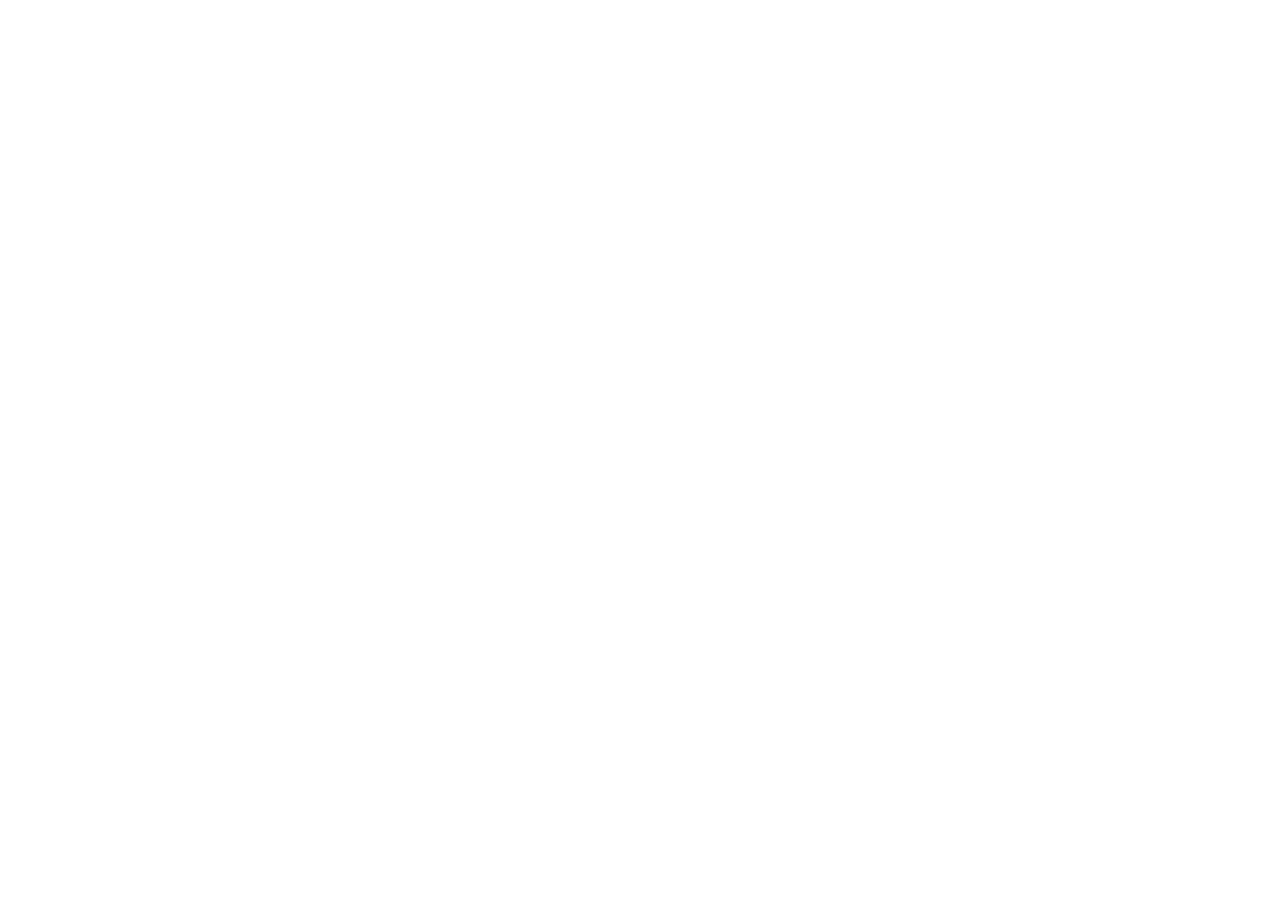
==== index.html @ 40cf7cbe "initial commit" ====
<!doctype html>
<html>
<head>
	<meta charset="utf-8">
	<title>Template</title>
	<meta name="viewport" content="initial-scale=1"/>
	<!-- <meta name="viewport" content="width=1200"> -->
	<link rel="stylesheet" media="screen" href="css/screen.css" >
	<!--[if IE]><script src="js/html5shiv.js"></script><![endif]-->
</head>
<body>
<!-- BEGIN  out-->
<div class="out">

</div>
<!-- END out-->
<!-- load scripts -->
<script src="js/lib/head.js" data-headjs-load="js/init.js"></script>
</body>
</html>
---- css/screen.css ----
html, body, div, span, applet, object, iframe, h1, h2, h3, h4, h5, h6, p, blockquote, pre, a, abbr, acronym, address, big, cite, code, del, dfn, em, img, ins, kbd, q, s, samp, small, strike, strong, sub, sup, tt, var, b, u, i, center, dl, dt, dd, ol, ul, li, fieldset, form, label, legend, table, caption, tbody, tfoot, thead, tr, th, td, article, aside, canvas, details, embed, figure, figcaption, footer, header, hgroup, menu, nav, output, ruby, section, summary, time, mark, audio, video { margin: 0; padding: 0; border: 0; vertical-align: baseline; }

body, html { height: 100%; }

img, fieldset, a img { border: none; }

input[type="submit"], button { cursor: pointer; }
input[type="submit"]::-moz-focus-inner, button::-moz-focus-inner { padding: 0; border: 0; }

textarea { overflow: auto; }

input, button { margin: 0; padding: 0; border: 0; }

div, input, textarea, select, button, h1, h2, h3, h4, h5, h6, a, span, a:focus { outline: none; }

ul, ol { list-style-type: none; }

@media only screen and (min-device-width: 320px) and (max-device-width: 480px) { * { -webkit-text-size-adjust: none; } }
table { border-spacing: 0; border-collapse: collapse; width: 100%; }

body { font-family: Arial, sans-serif; font-size: 12px; line-height: 1.4; }

.l { *zoom: 1; }
.l:after { content: " "; display: table; clear: both; }
.l .l-col1 { float: left; width: 20%; }
.l .l-col2 { float: right; width: 70%; }
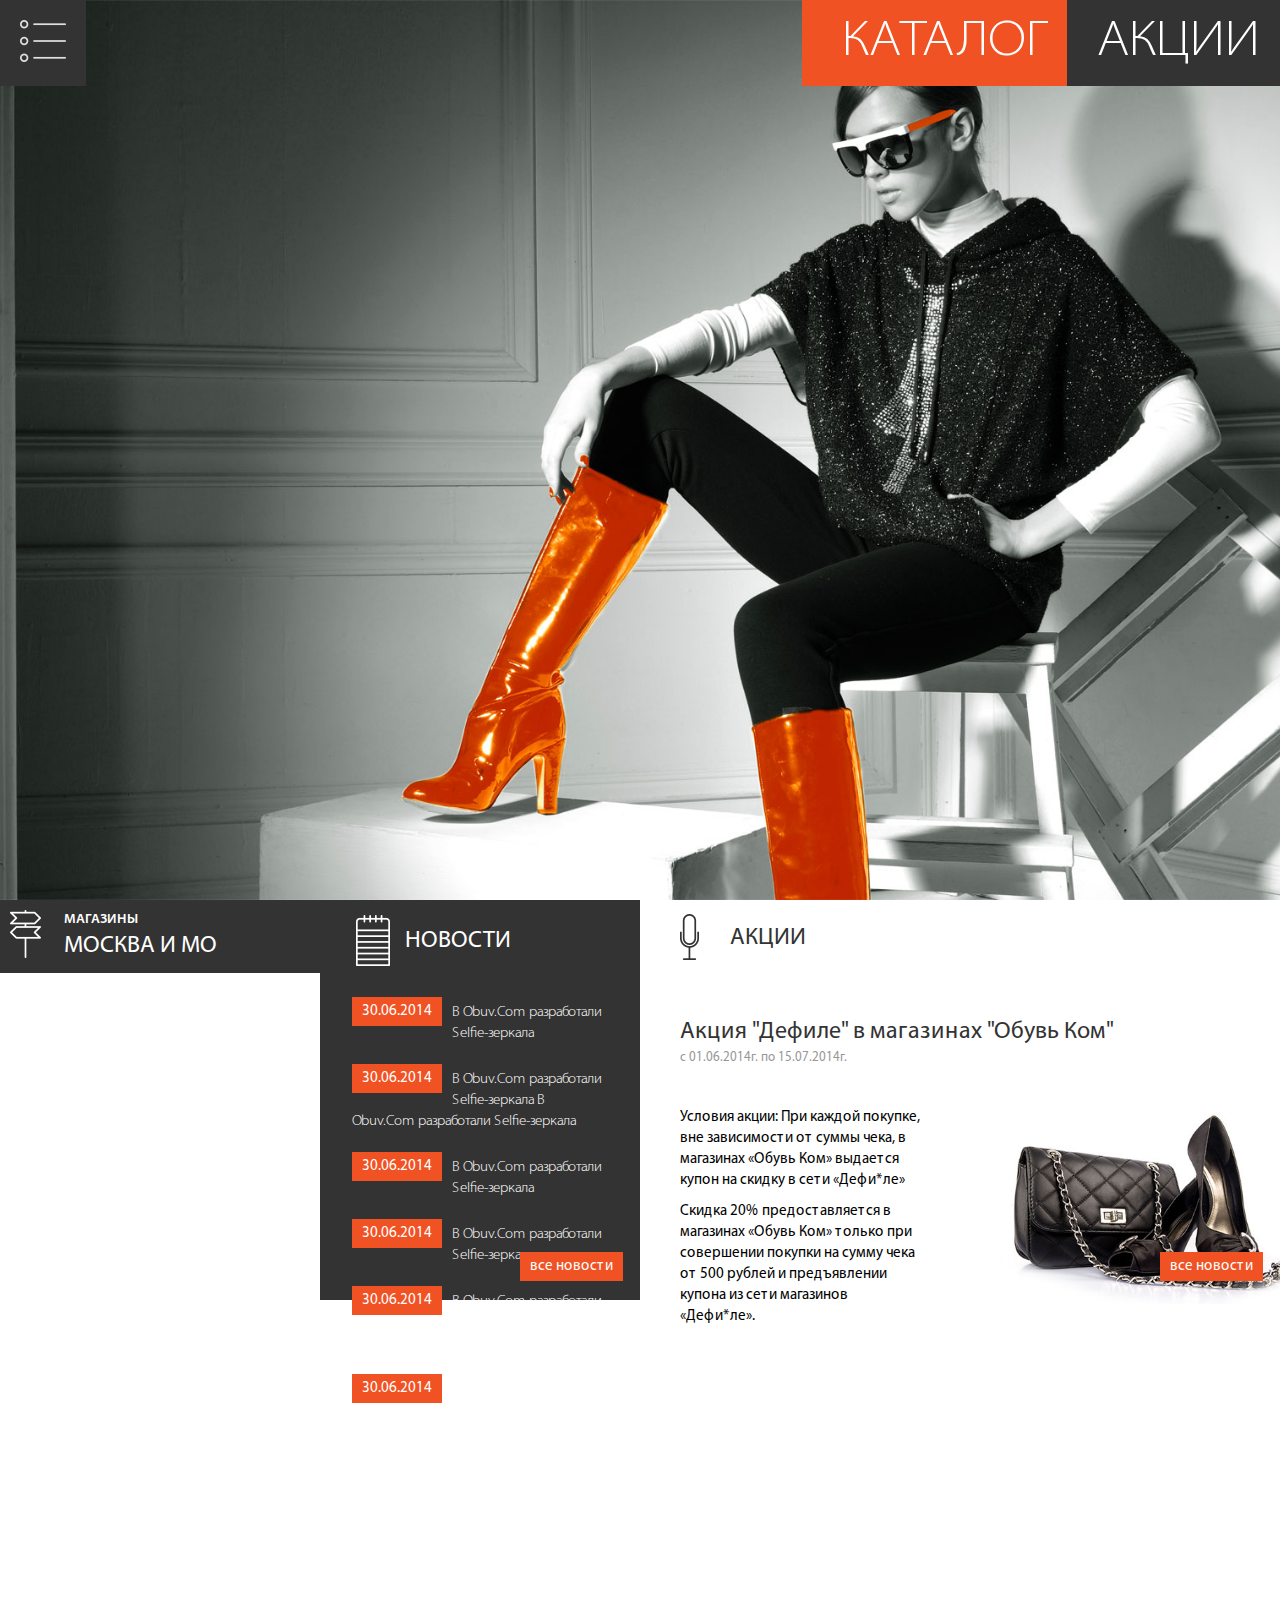
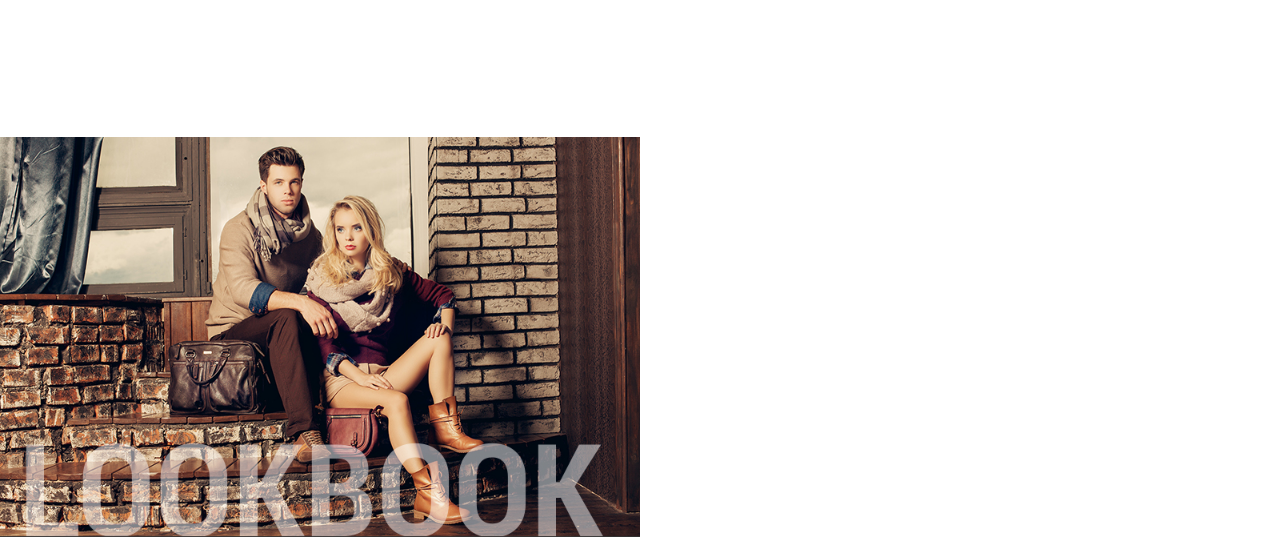
==== commit 02cb16b4: "begin" ====
--- a/index.html
+++ b/index.html
@@ -6,15 +6,139 @@
 	<meta name="viewport" content="initial-scale=1"/>
 	<!-- <meta name="viewport" content="width=1200"> -->
 	<link rel="stylesheet" media="screen" href="css/screen.css" >
+	<link rel="stylesheet" media="screen" href="css/font-awesome.min.css" >
 	<!--[if IE]><script src="js/html5shiv.js"></script><![endif]-->
 </head>
 <body>
 <!-- BEGIN  out-->
 <div class="out">
-
+	<!-- BEGIN banner -->
+	<section class="banner" style="background-image: url(img/banner.jpg);">
+		<h1 class="logo">
+			<a href="#"></a>
+			<p></p>
+		</h1>
+	</section>
+	<!-- END banner -->
+	<!-- BEGIN nav -->
+	<nav class="nav">
+		<div class="nav__topper">
+			<div class="nav__left">
+				<a href="#" class="menu-link js-menu-link"></a>
+			</div>
+			<div class="nav__right">
+				<a href="#" class="catalog-link js-catalog-link">Каталог</a>
+				<a href="#" class="actions-link">Акции</a>
+			</div>
+		</div>
+		<div class="nav__content">
+			<div class="menu-wrap">
+				<ul class="menu">
+					<li><a href="#">Главная</a></li>
+					<li><a href="#">О компании</a></li>
+					<li><a href="#">Бизнес партнерам</a></li>
+					<li><a href="#">Контакты</a></li>
+					<li>
+						<ul class="socials">
+							<li><a href="#"><i class="fa fa-facebook"></i></a></li>
+							<li><a href="#"><i class="fa fa-vk"></i></a></li>
+							<li><a href="#"><i class="fa fa-twitter"></i></a></li>
+							<li><a href="#"><i class="fa fa-google-plus"></i></a></li>
+						</ul>
+					</li>
+				</ul>
+				<a href="#" class="close js-menu-close"></a>
+			</div>
+			<div class="list-wrap">
+				<ul class="list"> 
+					<li><a href="#">Обувь</a></li>
+					<li><a href="#">Сумки</a></li>
+					<li><a href="#">Аксессуары</a></li>
+					<li><a href="#">Новинки</a></li>
+					<li><a href="#">Распродажа</a></li>
+					<li><a href="#">Бренды</a></li>
+				</ul>
+				<a href="#" class="close js-list-close"></a>
+			</div>
+		</div>
+	</nav>
+	<!-- END nav -->
+	<!-- BEGIN main -->
+	<section class="main">
+		<div class="col25">
+			<div class="m-shops">
+				<div class="m-shops__topper">
+					<div class="m-shops__title"><p>Магазины</p>Москва и МО</div>
+				</div>
+				<div class="m-shops__content">
+					<div id="YMapsID" class="m-shops__map"></div>
+				</div>
+			</div>
+		</div>
+		<div class="col25">
+			<div class="m-news">
+				<div class="m-news__title">Новости</div>
+				<ul class="m-news__list">
+					<li>
+						<div class="m-news__date">30.06.2014</div>
+						<a href="#" class="m-news__link">В Obuv.Com разработали Selfie-зеркала</a>
+					</li>
+					<li>
+						<div class="m-news__date">30.06.2014</div>
+						<a href="#" class="m-news__link">В Obuv.Com разработали Selfie-зеркала В Obuv.Com разработали Selfie-зеркала</a>
+					</li>
+					<li>
+						<div class="m-news__date">30.06.2014</div>
+						<a href="#" class="m-news__link">В Obuv.Com разработали Selfie-зеркала</a>
+					</li>
+					<li>
+						<div class="m-news__date">30.06.2014</div>
+						<a href="#" class="m-news__link">В Obuv.Com разработали Selfie-зеркала</a>
+					</li>
+					<li>
+						<div class="m-news__date">30.06.2014</div>
+						<a href="#" class="m-news__link">В Obuv.Com разработали Selfie-зеркала В Obuv.Com разработали Selfie-зеркала</a>
+					</li>
+					<li>
+						<div class="m-news__date">30.06.2014</div>
+						<a href="#" class="m-news__link">В Obuv.Com разработали Selfie-зеркала</a>
+					</li>
+				</ul>
+				<a href="#" class="more">все новости</a>	
+			</div>
+		</div>
+		<div class="col50">
+			<div class="m-actions">
+				<div class="m-actions__title">Акции</div>
+				<div class="m-actions__content">
+					<h2>Акция "Дефиле" в магазинах "Обувь Ком"</h2>
+					<div class="date">с 01.06.2014г. по 15.07.2014г.</div>
+					<article>
+						<img src="img/pict1.jpg" alt="">
+						<p>Условия акции: При каждой покупке, вне зависимости от суммы чека, в магазинах «Обувь Ком» выдается купон на скидку в сети «Дефи*ле» </p>
+						<p>Скидка 20% предоставляется в магазинах «Обувь Ком» только при совершении покупки на сумму чека от 500 рублей и предъявлении купона из сети магазинов «Дефи*ле». </p>
+					</article>
+				</div>
+				<a href="#" class="more">все новости</a>
+			</div>
+		</div>
+		<div class="col50">
+			<div class="m-video"></div>
+		</div>
+		<div class="col50">
+			<div class="lookbook">
+				<a href="#">
+					<img src="img/lookbook.jpg" alt="">
+				</a>
+			</div>
+		</div>
+	</section>
+	<!-- END main -->
 </div>
 <!-- END out-->
 <!-- load scripts -->
+
 <script src="js/lib/head.js" data-headjs-load="js/init.js"></script>
+<script src="http://api-maps.yandex.ru/2.1-dev/?lang=ru-RU&load=package.full" type="text/javascript"></script>
 </body>
 </html>--- a/css/screen.css
+++ b/css/screen.css
@@ -18,9 +18,104 @@
 @media only screen and (min-device-width: 320px) and (max-device-width: 480px) { * { -webkit-text-size-adjust: none; } }
 table { border-spacing: 0; border-collapse: collapse; width: 100%; }
 
-body { font-family: Arial, sans-serif; font-size: 12px; line-height: 1.4; }
+@font-face { font-family: MyriadProRegular; src: url("fonts/myriadpro-regular.eot"); src: url("fonts/myriadpro-regular.eot?#iefix") format("embedded-opentype"), url("fonts/myriadpro-regular.woff") format("woff"), url("fonts/myriadpro-regular.ttf") format("truetype"); font-weight: normal; font-style: normal; }
+@font-face { font-family: MyriadProBold; src: url("fonts/myriadpro-bold.eot"); src: url("fonts/myriadpro-bold.eot?#iefix") format("embedded-opentype"), url("fonts/myriadpro-bold.woff") format("woff"), url("fonts/myriadpro-bold.ttf") format("truetype"); font-weight: normal; font-style: normal; }
+@font-face { font-family: MyriadProLight; src: url("fonts/myriadpro-light.eot"); src: url("fonts/myriadpro-light.eot?#iefix") format("embedded-opentype"), url("fonts/myriadpro-light.woff") format("woff"), url("fonts/myriadpro-light.ttf") format("truetype"); font-weight: normal; font-style: normal; }
+@font-face { font-family: MyriadProLightSemiExtended; src: url("fonts/myriadpro-lightsemiext.eot"); src: url("fonts/myriadpro-lightsemiext.eot?#iefix") format("embedded-opentype"), url("fonts/myriadpro-lightsemiext.woff") format("woff"), url("fonts/myriadpro-lightsemiext.ttf") format("truetype"); font-weight: normal; font-style: normal; }
+@font-face { font-family: MyriadProSemibold; src: url("fonts/myriadpro-semibold.eot"); src: url("fonts/myriadpro-semibold.eot?#iefix") format("embedded-opentype"), url("fonts/myriadpro-semibold.woff") format("woff"), url("fonts/myriadpro-semibold.ttf") format("truetype"); font-weight: normal; font-style: normal; }
+@font-face { font-family: FontAwesome; src: url("fonts/fontawesome-webfont.eot"); src: url("fonts/fontawesome-webfont.eot?#iefix") format("embedded-opentype"), url("fonts/fontawesome-webfont.woff") format("woff"), url("fonts/fontawesome-webfont.ttf") format("truetype"); font-weight: normal; font-style: normal; }
+body { min-width: 1000px; font-family: "MyriadProRegular", Arial, sans-serif; -webkit-font-smoothing: antialiased; -moz-font-smoothing: antialiased; -ms-font-smoothing: antialiased; -o-font-smoothing: antialiased; font-size: 15px; line-height: 1.4; }
+
+h2 { font-weight: normal; font-size: 24px; color: #333333; }
+
+.clr { *zoom: 1; }
+.clr:after { content: " "; display: table; clear: both; }
+
+.col50 { float: left; width: 50%; }
+
+.col25 { float: left; width: 25%; }
+
+.date { font-size: 13px; color: #979797; }
+
+.banner { position: relative; background-repeat: no-repeat; background-size: cover; background-position: 50% 50%; z-index: 1; }
+
+.nav { position: absolute; top: 0; left: 0; right: 0; z-index: 2; }
+.nav__topper { *zoom: 1; }
+.nav__topper:after { content: " "; display: table; clear: both; }
+.nav__left { float: left; }
+.nav__right { float: right; }
+.nav__right a { float: left; height: 86px; line-height: 86px; text-decoration: none; color: white; text-transform: uppercase; font-family: "MyriadProLightSemiExtended", Arial, sans-serif; font-size: 50px; }
+.nav__right a.catalog-link { padding: 0 20px 0 40px; background: #f05223; }
+.nav__right a.actions-link { padding: 0 20px 0 30px; background: #333333; }
+
+.menu-link { position: relative; display: block; width: 86px; height: 86px; background: #333333; }
+.menu-link:before { content: ""; position: absolute; top: 20px; left: 20px; background: url('../img/icons-s489c982195.png') 0 -144px no-repeat; width: 46px; height: 42px; }
+
+.menu-wrap { position: absolute; top: 0; left: 0; right: 0; height: 86px; background: #333333; -moz-transition: opacity 250ms; -o-transition: opacity 250ms; -webkit-transition: opacity 250ms; transition: opacity 250ms; visibility: hidden; opacity: 0; }
+.menu-wrap.is-open { opacity: 1; visibility: visible; }
+
+.close { display: block; background: url('../img/icons-s489c982195.png') 0 -56px no-repeat; width: 48px; height: 48px; }
+.menu-wrap .close, .list-wrap .close { float: right; margin-top: 19px; margin-right: 23px; }
+
+.menu { float: left; *zoom: 1; }
+.menu:after { content: " "; display: table; clear: both; }
+.menu > li { float: left; padding-left: 83px; }
+.menu > li:first-child { padding-left: 60px; }
+.menu > li a { display: block; height: 86px; line-height: 86px; color: white; font-size: 30px; font-family: "MyriadProLightSemiExtended", Arial, sans-serif; text-transform: uppercase; text-decoration: none; }
+
+.socials { *zoom: 1; }
+.socials:after { content: " "; display: table; clear: both; }
+.socials li { float: left; padding-left: 50px; }
+
+.list-wrap { *zoom: 1; position: relative; top: -86px; background: #f05223; z-index: 2; -moz-transition: opacity 250ms; -o-transition: opacity 250ms; -webkit-transition: opacity 250ms; transition: opacity 250ms; visibility: hidden; opacity: 0; }
+.list-wrap:after { content: " "; display: table; clear: both; }
+.list-wrap.is-open { opacity: 1; visibility: visible; }
+
+.list { float: left; *zoom: 1; }
+.list:after { content: " "; display: table; clear: both; }
+.list li { float: left; }
+.list li a { display: block; padding: 0 50px; height: 86px; line-height: 86px; font-family: "MyriadProLightSemiExtended", Arial, sans-serif; color: white; text-decoration: none; text-transform: uppercase; font-size: 30px; -moz-transition: background 200ms; -o-transition: background 200ms; -webkit-transition: background 200ms; transition: background 200ms; }
+.list li a:hover { background: white; color: #333333; }
+.list li a:first-child { padding: 0 50px 0 60px; }
 
 .l { *zoom: 1; }
 .l:after { content: " "; display: table; clear: both; }
 .l .l-col1 { float: left; width: 20%; }
 .l .l-col2 { float: right; width: 70%; }
+
+.main { *zoom: 1; }
+.main:after { content: " "; display: table; clear: both; }
+
+.m-shops, .m-news { height: 0; -moz-box-sizing: border-box; -webkit-box-sizing: border-box; box-sizing: border-box; padding-bottom: 125%; }
+
+.m-actions, .m-video, .lookbook { padding-bottom: 62.5%; height: 0; }
+
+.m-shops { position: relative; }
+.m-shops__topper { position: absolute; top: 0; left: 0; right: 0; background: #333333; padding: 10px 0; z-index: 2; }
+.m-shops__title { position: relative; padding-left: 20%; font-size: 24px; color: white; text-transform: uppercase; }
+.m-shops__title p { font-family: "MyriadProSemibold", Arial, sans-serif; font-size: 14px; }
+.m-shops__title:before { content: ""; position: absolute; top: 0px; left: 10px; background: url('../img/icons-s489c982195.png') 0 -257px no-repeat; width: 31px; height: 48px; }
+.m-shops__content { position: absolute; top: 0; right: 0; left: 0; bottom: 0; z-index: 1; }
+.m-shops__map { position: relative; height: 100%; width: 100%; }
+
+.m-news { position: relative; background: #333333; }
+.m-news__title { position: relative; padding-left: 85px; padding-top: 25px; margin-bottom: 12%; font-size: 24px; color: white; text-transform: uppercase; }
+.m-news__title:before { content: ""; position: absolute; top: 15px; left: 36px; background: url('../img/icons-s489c982195.png') 0 -196px no-repeat; width: 34px; height: 51px; }
+.m-news__list { padding: 0 10%; }
+.m-news__list li { *zoom: 1; }
+.m-news__list li:after { content: " "; display: table; clear: both; }
+.m-news__date { float: left; padding: 0 10px; margin-right: 10px; height: 29px; line-height: 29px; color: white; background: #f05223; }
+.m-news__link { display: block; padding-top: 5px; margin-bottom: 20px; font-family: "MyriadProLight", Arial, sans-serif; color: white; text-decoration: none; }
+
+.more { position: absolute; bottom: 19px; right: 17px; padding: 0 10px; height: 29px; line-height: 29px; color: white; text-decoration: none; background: #f05223; }
+
+.m-actions { position: relative; background: white; padding-right: 0; padding-left: 6.25%; }
+.m-actions__title { position: relative; padding-left: 50px; padding-top: 22px; margin-bottom: 10%; font-size: 24px; color: #333333; text-transform: uppercase; }
+.m-actions__title:before { content: ""; position: absolute; top: 14px; left: 0; background: url('../img/icons-s489c982195.png') 0 0 no-repeat; width: 19px; height: 46px; }
+.m-actions__content article { padding-top: 40px; float: left; }
+.m-actions__content article p { margin-bottom: 10px; width: 40%; }
+.m-actions__content article img { float: right; max-width: 50%; }
+
+.lookbook { position: relative; }
+.lookbook a { position: absolute; top: 0; left: 0; right: 0; bottom: 0; }
+.lookbook a img { width: 100%; height: 100%; }
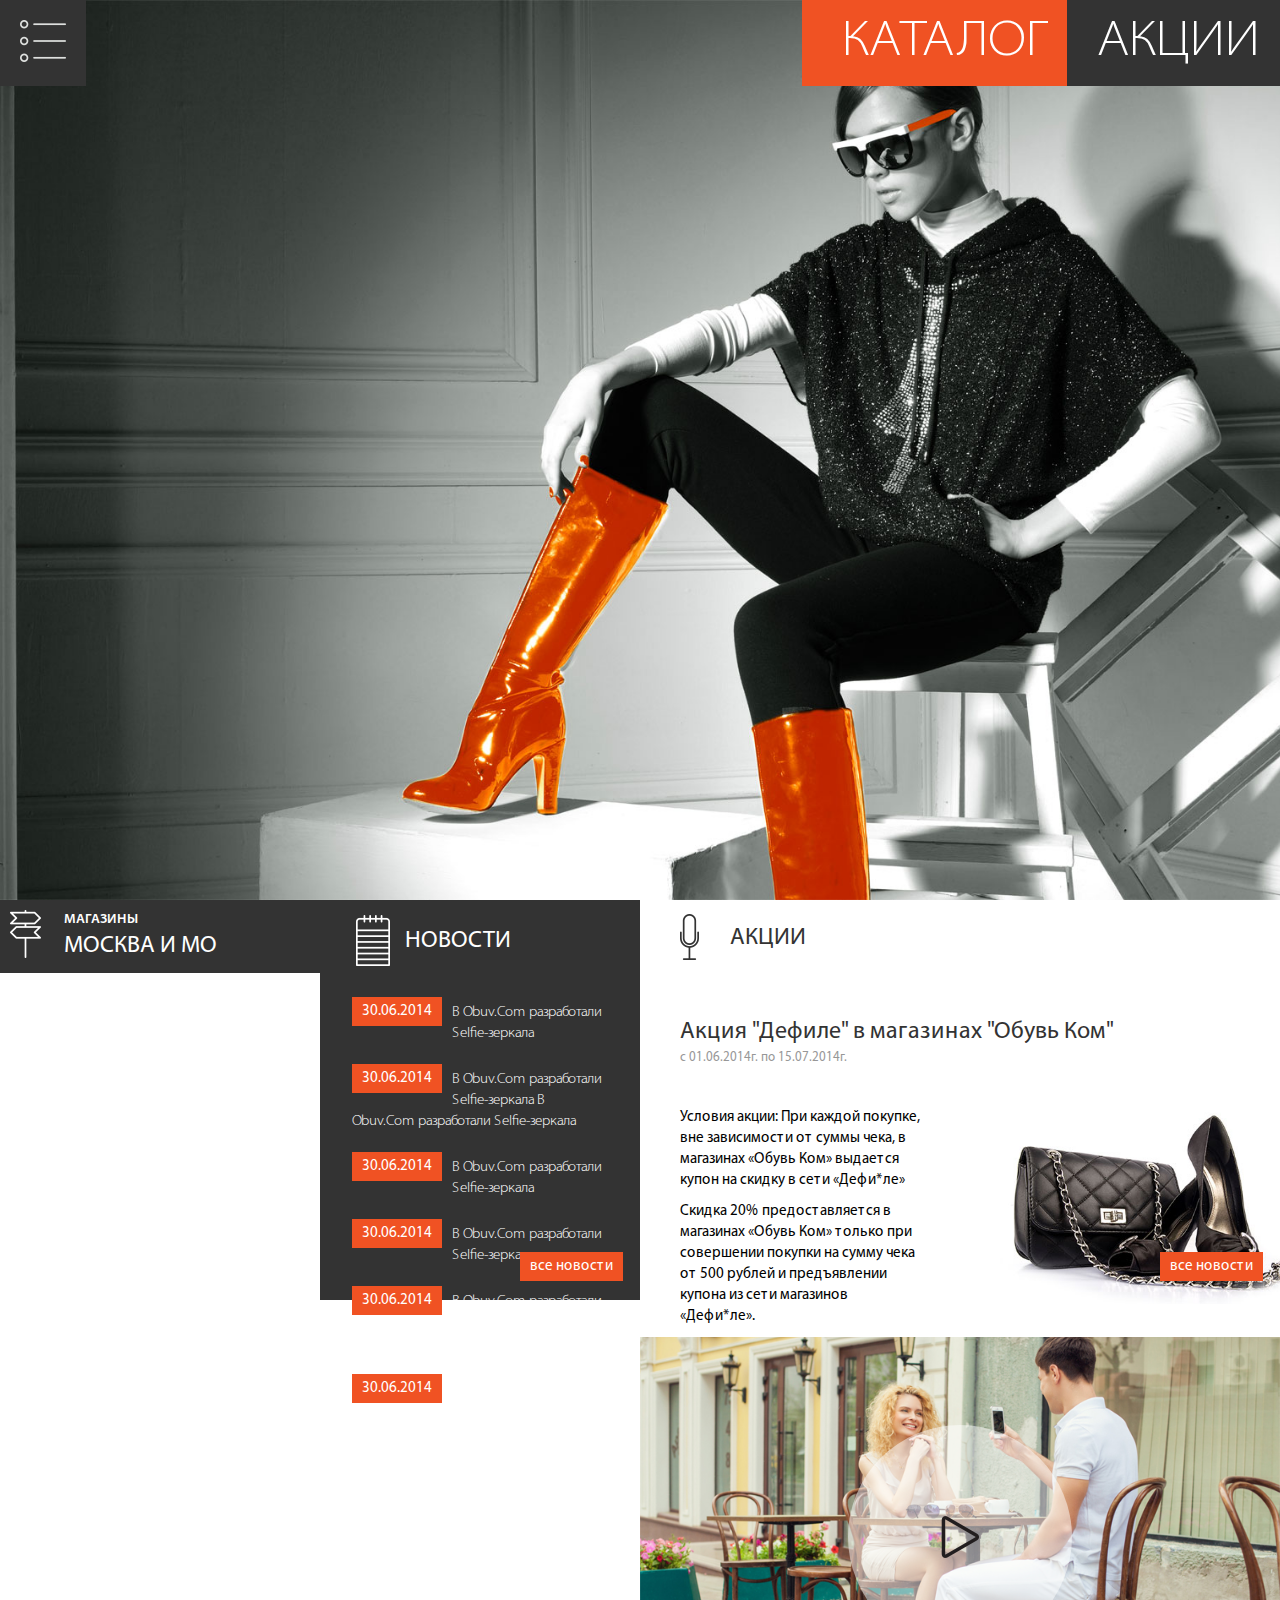
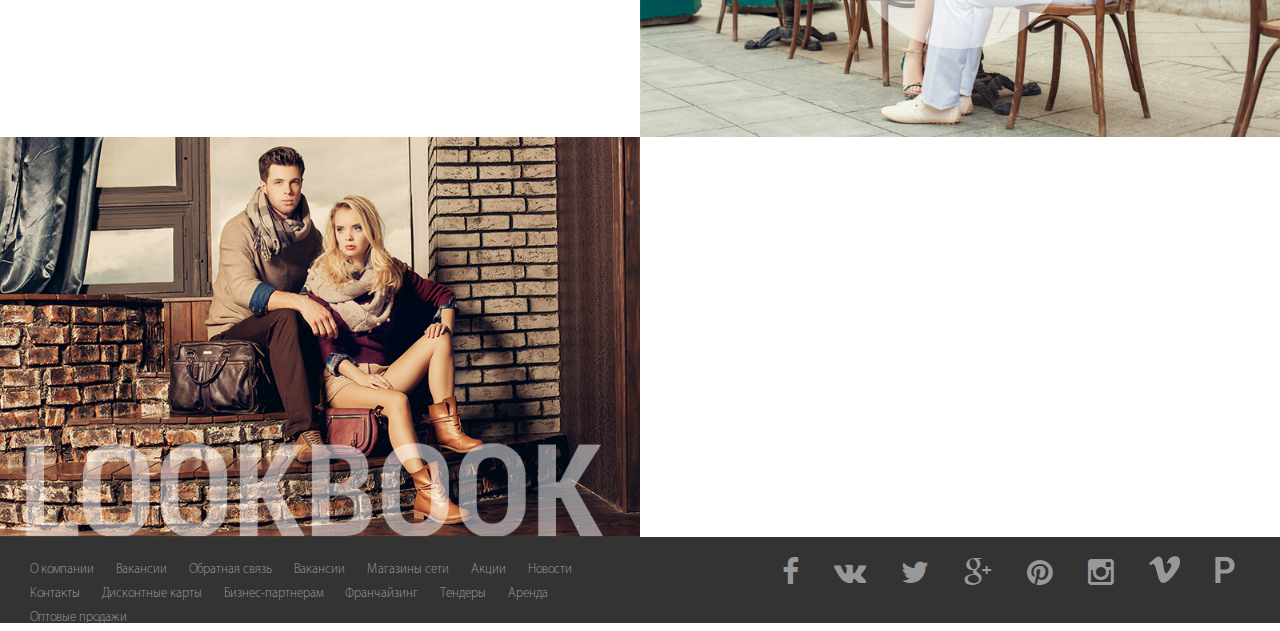
==== commit 415e06e8: "upd" ====
--- a/index.html
+++ b/index.html
@@ -123,7 +123,10 @@
 			</div>
 		</div>
 		<div class="col50">
-			<div class="m-video"></div>
+			<div class="m-video">
+				<div class="m-video__container"></div>
+				<button class="m-video__btn"><i></i></button>	
+			</div>
 		</div>
 		<div class="col50">
 			<div class="lookbook">
@@ -136,6 +139,39 @@
 	<!-- END main -->
 </div>
 <!-- END out-->
+<!-- BEGIN footer -->
+<footer class="footer">
+	<nav class="footer__menu">
+		<ul>
+			<li><a href="#">О компании</a></li>
+			<li><a href="#">Вакансии</a></li>
+			<li><a href="#">Обратная связь</a></li>
+			<li><a href="#">Вакансии</a></li>
+			<li><a href="#">Магазины сети</a></li>
+			<li><a href="#">Акции</a></li>
+			<li><a href="#">Новости</a></li>
+			<li><a href="#">Контакты</a></li>
+			<li><a href="#">Дисконтные карты</a></li>
+			<li><a href="#">Бизнес-партнерам</a></li>
+			<li><a href="#">Франчайзинг</a></li>
+			<li><a href="#">Тендеры</a></li>
+			<li><a href="#">Аренда</a></li>
+			<li><a href="#">Оптовые продажи</a></li>
+		</ul>
+	</nav>
+	<ul class="footer__socials">
+		<li><a href="#"><i class="fa fa-facebook"></i></a></li>
+		<li><a href="#"><i class="fa fa-vk"></i></a></li>
+		<li><a href="#"><i class="fa fa-twitter"></i></a></li>
+		<li><a href="#"><i class="fa fa-google-plus"></i></a></li>
+		<li><a href="#"><i class="fa fa-pinterest"></i></a></li>
+		<li><a href="#"><i class="fa fa-instagram"></i></a></li>
+		<li><a href="#"><i class="v"></i></a></li>
+		<li><a href="#"><i class="p"></i></a></li>
+	</ul>	
+</footer>
+<!-- END footer -->
+
 <!-- load scripts -->
 
 <script src="js/lib/head.js" data-headjs-load="js/init.js"></script>
--- a/css/screen.css
+++ b/css/screen.css
@@ -49,12 +49,12 @@
 .nav__right a.actions-link { padding: 0 20px 0 30px; background: #333333; }
 
 .menu-link { position: relative; display: block; width: 86px; height: 86px; background: #333333; }
-.menu-link:before { content: ""; position: absolute; top: 20px; left: 20px; background: url('../img/icons-s489c982195.png') 0 -144px no-repeat; width: 46px; height: 42px; }
+.menu-link:before { content: ""; position: absolute; top: 20px; left: 20px; background: url('../img/icons-s02fb162709.png') 0 -144px no-repeat; width: 46px; height: 42px; }
 
 .menu-wrap { position: absolute; top: 0; left: 0; right: 0; height: 86px; background: #333333; -moz-transition: opacity 250ms; -o-transition: opacity 250ms; -webkit-transition: opacity 250ms; transition: opacity 250ms; visibility: hidden; opacity: 0; }
 .menu-wrap.is-open { opacity: 1; visibility: visible; }
 
-.close { display: block; background: url('../img/icons-s489c982195.png') 0 -56px no-repeat; width: 48px; height: 48px; }
+.close { display: block; background: url('../img/icons-s02fb162709.png') 0 -56px no-repeat; width: 48px; height: 48px; }
 .menu-wrap .close, .list-wrap .close { float: right; margin-top: 19px; margin-right: 23px; }
 
 .menu { float: left; *zoom: 1; }
@@ -78,6 +78,22 @@
 .list li a:hover { background: white; color: #333333; }
 .list li a:first-child { padding: 0 50px 0 60px; }
 
+.footer { height: 86px; background: #333333; padding: 0 45px 0 30px; }
+.footer__menu { float: left; width: 50%; }
+.footer__menu ul { *zoom: 1; margin-left: -22px; padding-top: 22px; }
+.footer__menu ul:after { content: " "; display: table; clear: both; }
+.footer__menu ul li { float: left; margin-left: 22px; margin-bottom: 3px; }
+.footer__menu ul li a { color: #989898; text-decoration: none; font-size: 13px; font-family: "MyriadProLight", Arial, sans-serif; }
+.footer__socials { float: right; *zoom: 1; }
+.footer__socials:after { content: " "; display: table; clear: both; }
+.footer__socials li { float: left; margin-left: 35px; }
+.footer__socials li a { line-height: 86px; }
+.footer__socials li a i { font-size: 30px; color: #989898; }
+
+.v { display: inline-block; background: url('../img/icons-s02fb162709.png') 0 -403px no-repeat; width: 31px; height: 27px; }
+
+.p { display: inline-block; background: url('../img/icons-s02fb162709.png') 0 -257px no-repeat; width: 20px; height: 26px; }
+
 .l { *zoom: 1; }
 .l:after { content: " "; display: table; clear: both; }
 .l .l-col1 { float: left; width: 20%; }
@@ -94,13 +110,13 @@
 .m-shops__topper { position: absolute; top: 0; left: 0; right: 0; background: #333333; padding: 10px 0; z-index: 2; }
 .m-shops__title { position: relative; padding-left: 20%; font-size: 24px; color: white; text-transform: uppercase; }
 .m-shops__title p { font-family: "MyriadProSemibold", Arial, sans-serif; font-size: 14px; }
-.m-shops__title:before { content: ""; position: absolute; top: 0px; left: 10px; background: url('../img/icons-s489c982195.png') 0 -257px no-repeat; width: 31px; height: 48px; }
+.m-shops__title:before { content: ""; position: absolute; top: 0px; left: 10px; background: url('../img/icons-s02fb162709.png') 0 -345px no-repeat; width: 31px; height: 48px; }
 .m-shops__content { position: absolute; top: 0; right: 0; left: 0; bottom: 0; z-index: 1; }
 .m-shops__map { position: relative; height: 100%; width: 100%; }
 
 .m-news { position: relative; background: #333333; }
 .m-news__title { position: relative; padding-left: 85px; padding-top: 25px; margin-bottom: 12%; font-size: 24px; color: white; text-transform: uppercase; }
-.m-news__title:before { content: ""; position: absolute; top: 15px; left: 36px; background: url('../img/icons-s489c982195.png') 0 -196px no-repeat; width: 34px; height: 51px; }
+.m-news__title:before { content: ""; position: absolute; top: 15px; left: 36px; background: url('../img/icons-s02fb162709.png') 0 -196px no-repeat; width: 34px; height: 51px; }
 .m-news__list { padding: 0 10%; }
 .m-news__list li { *zoom: 1; }
 .m-news__list li:after { content: " "; display: table; clear: both; }
@@ -111,7 +127,7 @@
 
 .m-actions { position: relative; background: white; padding-right: 0; padding-left: 6.25%; }
 .m-actions__title { position: relative; padding-left: 50px; padding-top: 22px; margin-bottom: 10%; font-size: 24px; color: #333333; text-transform: uppercase; }
-.m-actions__title:before { content: ""; position: absolute; top: 14px; left: 0; background: url('../img/icons-s489c982195.png') 0 0 no-repeat; width: 19px; height: 46px; }
+.m-actions__title:before { content: ""; position: absolute; top: 14px; left: 0; background: url('../img/icons-s02fb162709.png') 0 0 no-repeat; width: 19px; height: 46px; }
 .m-actions__content article { padding-top: 40px; float: left; }
 .m-actions__content article p { margin-bottom: 10px; width: 40%; }
 .m-actions__content article img { float: right; max-width: 50%; }
@@ -119,3 +135,9 @@
 .lookbook { position: relative; }
 .lookbook a { position: absolute; top: 0; left: 0; right: 0; bottom: 0; }
 .lookbook a img { width: 100%; height: 100%; }
+
+.m-video { position: relative; }
+.m-video__container { position: absolute; top: 0; left: 0; right: 0; bottom: 0; z-index: 1; background: url(../img/pict2.jpg); background-repeat: no-repeat; background-size: cover; background-position: 50% 50%; }
+.m-video__btn { position: absolute; top: 50%; left: 50%; margin: -112px 0 0 -112px; width: 224px; height: 224px; border-radius: 50%; text-align: center; background: rgba(255, 255, 255, 0.5); z-index: 2; }
+.m-video__btn:before { content: ""; display: inline-block; width: 0; height: 100%; vertical-align: middle; }
+.m-video__btn i { display: inline-block; vertical-align: middle; background: url('../img/icons-s02fb162709.png') 0 -293px no-repeat; width: 39px; height: 42px; }
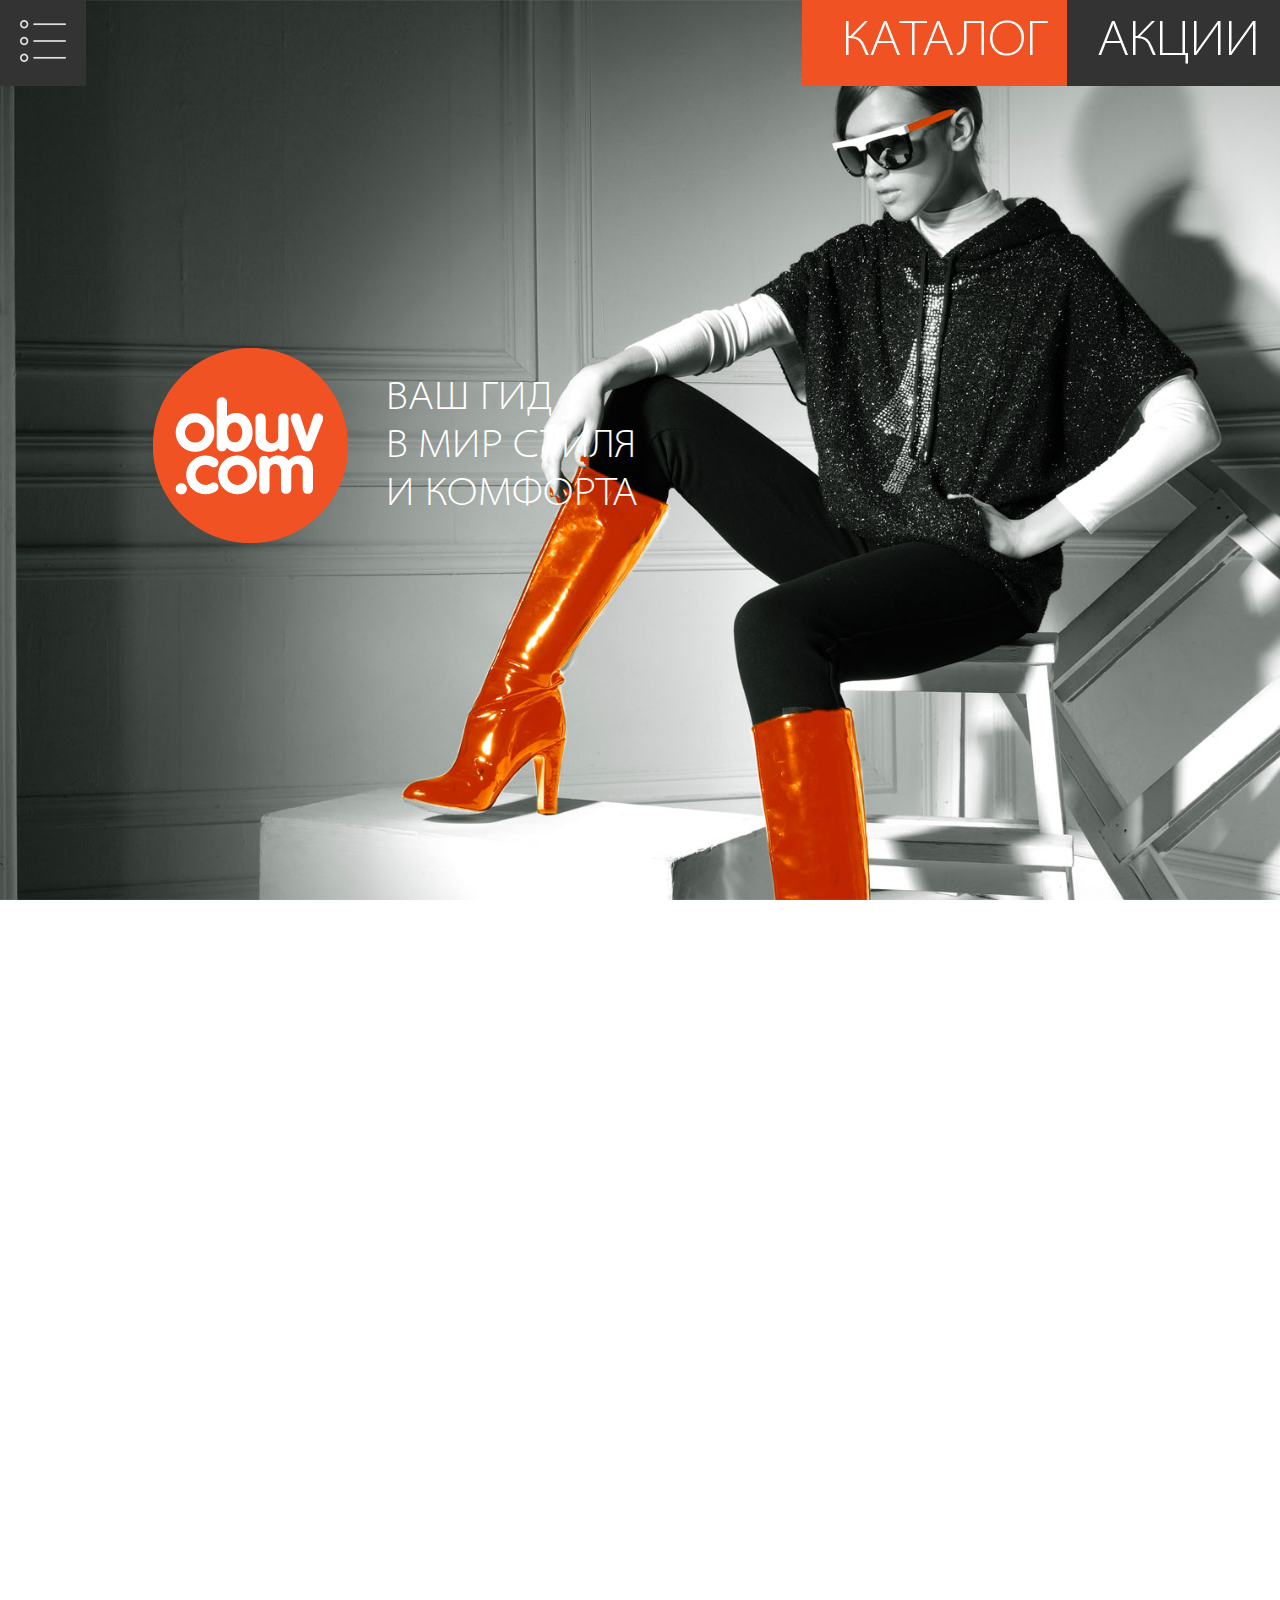
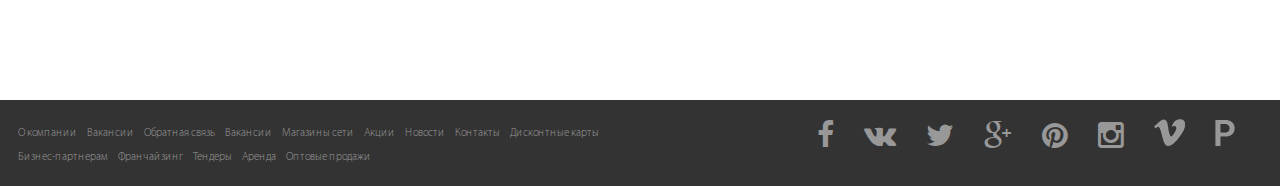
==== commit 83ac7c5c: "upd" ====
--- a/index.html
+++ b/index.html
@@ -3,7 +3,7 @@
 <head>
 	<meta charset="utf-8">
 	<title>Template</title>
-	<meta name="viewport" content="initial-scale=1"/>
+	<meta name="viewport" content="width=1000">
 	<!-- <meta name="viewport" content="width=1200"> -->
 	<link rel="stylesheet" media="screen" href="css/screen.css" >
 	<link rel="stylesheet" media="screen" href="css/font-awesome.min.css" >
@@ -11,12 +11,12 @@
 </head>
 <body>
 <!-- BEGIN  out-->
-<div class="out">
+<div class="out out_index">
 	<!-- BEGIN banner -->
-	<section class="banner" style="background-image: url(img/banner.jpg);">
+	<section class="banner js-banner" data-speed="10" data-type="background" style="background-image: url(img/banner.jpg);">
 		<h1 class="logo">
 			<a href="#"></a>
-			<p></p>
+			<p>Ваш гид<br> в мир стиля<br> и комфорта</p>
 		</h1>
 	</section>
 	<!-- END banner -->
@@ -44,6 +44,8 @@
 							<li><a href="#"><i class="fa fa-vk"></i></a></li>
 							<li><a href="#"><i class="fa fa-twitter"></i></a></li>
 							<li><a href="#"><i class="fa fa-google-plus"></i></a></li>
+							<li><a href="#"><i class="fa fa-pinterest"></i></a></li>
+							<li><a href="#"><i class="fa fa-instagram"></i></a></li>
 						</ul>
 					</li>
 				</ul>
@@ -51,12 +53,132 @@
 			</div>
 			<div class="list-wrap">
 				<ul class="list"> 
-					<li><a href="#">Обувь</a></li>
-					<li><a href="#">Сумки</a></li>
-					<li><a href="#">Аксессуары</a></li>
-					<li><a href="#">Новинки</a></li>
-					<li><a href="#">Распродажа</a></li>
-					<li><a href="#">Бренды</a></li>
+					<li>
+						<a href="#" class="list__link">Обувь</a>
+						<div class="sublist">
+							<div class="sublist__col">
+								<div class="sublist__title">Женская</div>
+								<div class="sublist__content">
+									<ul class="sublist__links">
+										<li><a href="#">Балетки</a></li>
+										<li><a href="#">Босоножки</a></li>
+										<li><a href="#">Ботильоны</a></li>
+										<li><a href="#">Ботинки</a></li>
+										<li><a href="#">Валенки</a></li>
+									</ul>
+									<ul class="sublist__links">
+										<li><a href="#">Дутики</a></li>
+										<li><a href="#">Мокасины</a></li>
+										<li><a href="#">Полуботинки</a></li>
+										<li><a href="#">Полусапоги</a></li>
+										<li><a href="#">Резиновые сапоги</a></li>
+									</ul>
+									<ul class="sublist__links">
+										<li><a href="#">Сабо</a></li>
+										<li><a href="#">Сандали</a></li>
+										<li><a href="#">Сапоги</a></li>
+										<li><a href="#">Сланцы</a></li>
+										<li><a href="#">Спортивная обувь</a></li>
+									</ul>
+									<ul class="sublist__links">
+										<li><a href="#">Тапочки</a></li>
+										<li><a href="#">Туфли</a></li>
+										<li><a href="#">Унты</a></li>
+										<li><a href="#">Шлепакцы</a></li>
+									</ul>
+								</div>
+							</div>
+							<div class="sublist__col">
+								<div class="sublist__title">Мужская</div>
+								<div class="sublist__content">
+									<ul class="sublist__links">
+										<li><a href="#">Ботинки</a></li>
+										<li><a href="#">Кеды</a></li>
+										<li><a href="#">Кроссовки</a></li>
+										<li><a href="#">Мокасины</a></li>
+										<li><a href="#">Полуботинки</a></li>
+									</ul>
+									<ul class="sublist__links">
+										<li><a href="#">Полусапоги</a></li>
+										<li><a href="#">Полусапоги</a></li>
+										<li><a href="#">Сандали</a></li>
+										<li><a href="#">Сапоги</a></li>
+										<li><a href="#">Сланцы</a></li>
+									</ul>
+									<ul class="sublist__links">
+										<li><a href="#">Тапочки</a></li>
+										<li><a href="#">Туфли</a></li>
+										<li><a href="#">Шлепанцы</a></li>
+									</ul>
+								</div>
+							</div>
+						</div>
+					</li>
+					<li>
+						<a href="#" class="list__link">Сумки</a>
+						<div class="sublist">
+							<div class="sublist__col">
+								<div class="sublist__title">Женская</div>
+								<div class="sublist__content">
+									<ul class="sublist__links">
+										<li><a href="#">Балетки</a></li>
+										<li><a href="#">Босоножки</a></li>
+										<li><a href="#">Ботильоны</a></li>
+										<li><a href="#">Ботинки</a></li>
+										<li><a href="#">Валенки</a></li>
+									</ul>
+									<ul class="sublist__links">
+										<li><a href="#">Дутики</a></li>
+										<li><a href="#">Мокасины</a></li>
+										<li><a href="#">Полуботинки</a></li>
+										<li><a href="#">Полусапоги</a></li>
+										<li><a href="#">Резиновые сапоги</a></li>
+									</ul>
+									<ul class="sublist__links">
+										<li><a href="#">Сабо</a></li>
+										<li><a href="#">Сандали</a></li>
+										<li><a href="#">Сапоги</a></li>
+										<li><a href="#">Сланцы</a></li>
+										<li><a href="#">Спортивная обувь</a></li>
+									</ul>
+									<ul class="sublist__links">
+										<li><a href="#">Тапочки</a></li>
+										<li><a href="#">Туфли</a></li>
+										<li><a href="#">Унты</a></li>
+										<li><a href="#">Шлепакцы</a></li>
+									</ul>
+								</div>
+							</div>
+							<div class="sublist__col">
+								<div class="sublist__title">Мужская</div>
+								<div class="sublist__content">
+									<ul class="sublist__links">
+										<li><a href="#">Ботинки</a></li>
+										<li><a href="#">Кеды</a></li>
+										<li><a href="#">Кроссовки</a></li>
+										<li><a href="#">Мокасины</a></li>
+										<li><a href="#">Полуботинки</a></li>
+									</ul>
+									<ul class="sublist__links">
+										<li><a href="#">Полусапоги</a></li>
+										<li><a href="#">Полусапоги</a></li>
+										<li><a href="#">Сандали</a></li>
+										<li><a href="#">Сапоги</a></li>
+										<li><a href="#">Сланцы</a></li>
+									</ul>
+									<ul class="sublist__links">
+										<li><a href="#">Тапочки</a></li>
+										<li><a href="#">Туфли</a></li>
+										<li><a href="#">Шлепанцы</a></li>
+									</ul>
+								</div>
+							</div>
+						</div>
+					</li>
+					<li><a href="#" class="list__link">Аксессуары</a></li>
+					<li><a href="#" class="list__link">Новинки</a></li>
+					<li><a href="#" class="list__link">Распродажа</a></li>
+					<li><a href="#" class="list__link">Бренды</a></li>
 				</ul>
 				<a href="#" class="close js-list-close"></a>
 			</div>
@@ -66,7 +188,7 @@
 	<!-- BEGIN main -->
 	<section class="main">
 		<div class="col25">
-			<div class="m-shops">
+			<div class="m-shops anim anim1">
 				<div class="m-shops__topper">
 					<div class="m-shops__title"><p>Магазины</p>Москва и МО</div>
 				</div>
@@ -76,7 +198,7 @@
 			</div>
 		</div>
 		<div class="col25">
-			<div class="m-news">
+			<div class="m-news anim anim2">
 				<div class="m-news__title">Новости</div>
 				<ul class="m-news__list">
 					<li>
@@ -108,7 +230,7 @@
 			</div>
 		</div>
 		<div class="col50">
-			<div class="m-actions">
+			<div class="m-actions anim anim3">
 				<div class="m-actions__title">Акции</div>
 				<div class="m-actions__content">
 					<h2>Акция "Дефиле" в магазинах "Обувь Ком"</h2>
@@ -123,13 +245,13 @@
 			</div>
 		</div>
 		<div class="col50">
-			<div class="m-video">
+			<div class="m-video anim anim4">
 				<div class="m-video__container"></div>
 				<button class="m-video__btn"><i></i></button>	
 			</div>
 		</div>
 		<div class="col50">
-			<div class="lookbook">
+			<div class="lookbook anim anim5">
 				<a href="#">
 					<img src="img/lookbook.jpg" alt="">
 				</a>
@@ -137,6 +259,7 @@
 		</div>
 	</section>
 	<!-- END main -->
+	<div class="push"></div>
 </div>
 <!-- END out-->
 <!-- BEGIN footer -->
--- a/css/screen.css
+++ b/css/screen.css
@@ -28,6 +28,10 @@
 
 h2 { font-weight: normal; font-size: 24px; color: #333333; }
 
+.out { position: relative; min-height: 100%; height: auto !important; height: 100%; margin: 0 auto -86px; }
+
+.push { height: 86px; }
+
 .clr { *zoom: 1; }
 .clr:after { content: " "; display: table; clear: both; }
 
@@ -37,7 +41,44 @@
 
 .date { font-size: 13px; color: #979797; }
 
-.banner { position: relative; background-repeat: no-repeat; background-size: cover; background-position: 50% 50%; z-index: 1; }
+.header { background: #333333; }
+.header__topper { *zoom: 1; padding: 0 0 0 30px; }
+.header__topper:after { content: " "; display: table; clear: both; }
+.header__topper .shops-select { float: left; }
+
+.logo { float: left; position: relative; margin-top: 10px; margin-bottom: 10px; margin-right: 60px; }
+.logo a { float: left; background: url('../img/icons-s902875ba1a.png') 0 -349px no-repeat; width: 67px; height: 66px; }
+.logo p { float: left; margin-left: 13px; margin-top: 5px; font-size: 13px; text-transform: uppercase; color: white; font-weight: normal; }
+.out_index .logo { float: none; display: inline-block; vertical-align: middle; margin-top: 0; margin-right: 0; margin-left: 150px; }
+.out_index .logo a { background: url('../img/icons-s902875ba1a.png') 0 -144px no-repeat; width: 195px; height: 195px; }
+.out_index .logo p { margin-top: 27px; margin-left: 38px; line-height: 1.2; font-size: 40px; font-family: "MyriadProLightSemiExtended", Arial, sans-serif; }
+
+.search { position: relative; float: right; margin-left: 28px; font-size: 0; }
+.search input[type="text"] { display: block; height: 86px; width: 314px; font-size: 20px; -moz-box-sizing: border-box; -webkit-box-sizing: border-box; box-sizing: border-box; font-family: "MyriadProRegular", Arial, sans-serif; padding: 0 76px 0 38px; background: #4d4d4d; color: white; }
+.search input[type="text"]:-ms-input-placeholder { color: #cfcfcf; font-size: 15px; }
+.search input[type="text"]:-moz-placeholder { color: #cfcfcf; font-size: 15px; }
+.search input[type="text"]::-moz-placeholder { color: #cfcfcf; font-size: 15px; }
+.search input[type="text"]::-webkit-input-placeholder { color: #cfcfcf; font-size: 15px; }
+.search input[type="text"]::placeholder { color: #cfcfcf; font-size: 15px; }
+.search button { position: absolute; top: 33px; right: 39px; background: url('../img/icons-s902875ba1a.png') 0 -662px no-repeat; width: 24px; height: 24px; }
+
+.check { position: relative; padding: 20px 0; float: right; font-size: 0; }
+.check input[type="text"] { display: inline-block; height: 46px; width: 215px; background: #4d4d4d; font-size: 15px; font-family: "MyriadProRegular", Arial, sans-serif; color: white; -moz-box-sizing: border-box; -webkit-box-sizing: border-box; box-sizing: border-box; padding: 0 21px; }
+.check input[type="text"]:-ms-input-placeholder { color: #cfcfcf; font-size: 15px; }
+.check input[type="text"]:-moz-placeholder { color: #cfcfcf; font-size: 15px; }
+.check input[type="text"]::-moz-placeholder { color: #cfcfcf; font-size: 15px; }
+.check input[type="text"]::-webkit-input-placeholder { color: #cfcfcf; font-size: 15px; }
+.check input[type="text"]::placeholder { color: #cfcfcf; font-size: 15px; }
+.check button { display: inline-block; height: 46px; width: 130px; background: #1e1e1e; color: white; font-size: 15px; }
+
+.shops-select { position: relative; padding-top: 18px; }
+.shops-select__title { position: relative; padding-left: 60px; padding-right: 65px; font-size: 24px; color: white; text-transform: uppercase; cursor: pointer; }
+.shops-select__title p { font-family: "MyriadProSemibold", Arial, sans-serif; font-size: 14px; }
+.shops-select__title:before { content: ""; position: absolute; top: 0px; left: 10px; background: url('../img/icons-s902875ba1a.png') 0 -719px no-repeat; width: 31px; height: 48px; }
+.shops-select__title:after { content: ""; position: absolute; top: 20px; right: 0; background: url('../img/icons-s902875ba1a.png') 0 -696px no-repeat; width: 23px; height: 13px; }
+
+.banner { position: relative; background-attachment: fixed; background-repeat: no-repeat; background-size: cover; background-position: 50% 0%; z-index: 1; cursor: pointer; }
+.banner:before { content: ""; display: inline-block; width: 0; height: 100%; vertical-align: middle; }
 
 .nav { position: absolute; top: 0; left: 0; right: 0; z-index: 2; }
 .nav__topper { *zoom: 1; }
@@ -48,58 +89,107 @@
 .nav__right a.catalog-link { padding: 0 20px 0 40px; background: #f05223; }
 .nav__right a.actions-link { padding: 0 20px 0 30px; background: #333333; }
 
-.menu-link { position: relative; display: block; width: 86px; height: 86px; background: #333333; }
-.menu-link:before { content: ""; position: absolute; top: 20px; left: 20px; background: url('../img/icons-s02fb162709.png') 0 -144px no-repeat; width: 46px; height: 42px; }
-
-.menu-wrap { position: absolute; top: 0; left: 0; right: 0; height: 86px; background: #333333; -moz-transition: opacity 250ms; -o-transition: opacity 250ms; -webkit-transition: opacity 250ms; transition: opacity 250ms; visibility: hidden; opacity: 0; }
+.menu-link { position: relative; float: right; width: 86px; height: 86px; background: #333333; }
+.menu-link:before { content: ""; position: absolute; top: 20px; left: 20px; background: url('../img/icons-s902875ba1a.png') 0 -425px no-repeat; width: 46px; height: 42px; }
+.out_index .menu-link { position: relative; display: block; float: none; }
+
+.menu-wrap { position: absolute; top: 0; left: 0; right: 0; height: 86px; background: #333333; -moz-transition: opacity 250ms; -o-transition: opacity 250ms; -webkit-transition: opacity 250ms; transition: opacity 250ms; visibility: hidden; opacity: 0; z-index: 3; }
 .menu-wrap.is-open { opacity: 1; visibility: visible; }
 
-.close { display: block; background: url('../img/icons-s02fb162709.png') 0 -56px no-repeat; width: 48px; height: 48px; }
-.menu-wrap .close, .list-wrap .close { float: right; margin-top: 19px; margin-right: 23px; }
+.close { display: block; background: url('../img/icons-s902875ba1a.png') 0 -56px no-repeat; width: 48px; height: 48px; }
+.menu-wrap .close { float: right; margin-top: 19px; margin-right: 23px; }
+.list-wrap .close { position: absolute; top: 19px; right: 23px; }
 
 .menu { float: left; *zoom: 1; }
 .menu:after { content: " "; display: table; clear: both; }
 .menu > li { float: left; padding-left: 83px; }
+@media only screen and (max-width: 1780px) { .menu > li { padding-left: 60px; } }
+@media only screen and (max-width: 1560px) { .menu > li { padding-left: 55px; } }
+@media only screen and (max-width: 1366px) { .menu > li { padding-left: 48px; } }
+@media only screen and (max-width: 1280px) { .menu > li { padding-left: 38px; } }
 .menu > li:first-child { padding-left: 60px; }
+@media only screen and (max-width: 1560px) { .menu > li:first-child { padding-left: 55px; } }
+@media only screen and (max-width: 1366px) { .menu > li:first-child { padding-left: 48px; } }
+@media only screen and (max-width: 1280px) { .menu > li:first-child { padding-left: 38px; } }
 .menu > li a { display: block; height: 86px; line-height: 86px; color: white; font-size: 30px; font-family: "MyriadProLightSemiExtended", Arial, sans-serif; text-transform: uppercase; text-decoration: none; }
+@media only screen and (max-width: 1560px) { .menu > li a { font-size: 26px; } }
+@media only screen and (max-width: 1366px) { .menu > li a { font-size: 25px; } }
+@media only screen and (max-width: 1280px) { .menu > li a { font-size: 20px; } }
 
 .socials { *zoom: 1; }
 .socials:after { content: " "; display: table; clear: both; }
 .socials li { float: left; padding-left: 50px; }
+@media only screen and (max-width: 1780px) { .socials li { padding-left: 40px; } }
+@media only screen and (max-width: 1560px) { .socials li { padding-left: 30px; } }
+@media only screen and (max-width: 1280px) { .socials li { padding-left: 20px; } }
 
 .list-wrap { *zoom: 1; position: relative; top: -86px; background: #f05223; z-index: 2; -moz-transition: opacity 250ms; -o-transition: opacity 250ms; -webkit-transition: opacity 250ms; transition: opacity 250ms; visibility: hidden; opacity: 0; }
 .list-wrap:after { content: " "; display: table; clear: both; }
 .list-wrap.is-open { opacity: 1; visibility: visible; }
 
-.list { float: left; *zoom: 1; }
+.list { position: relative; background: #f05223; *zoom: 1; }
 .list:after { content: " "; display: table; clear: both; }
-.list li { float: left; }
-.list li a { display: block; padding: 0 50px; height: 86px; line-height: 86px; font-family: "MyriadProLightSemiExtended", Arial, sans-serif; color: white; text-decoration: none; text-transform: uppercase; font-size: 30px; -moz-transition: background 200ms; -o-transition: background 200ms; -webkit-transition: background 200ms; transition: background 200ms; }
-.list li a:hover { background: white; color: #333333; }
-.list li a:first-child { padding: 0 50px 0 60px; }
-
-.footer { height: 86px; background: #333333; padding: 0 45px 0 30px; }
+.list > li { float: left; }
+.list > li:first-child .list__link { padding: 0 50px 0 60px; }
+@media only screen and (max-width: 1560px) { .list > li:first-child .list__link { padding: 0 35px 0 40px; } }
+@media only screen and (max-width: 1280px) { .list > li:first-child .list__link { padding: 0 25px 0 30px; } }
+.list > li.is-open .list__link { background: white; color: #333333; }
+.list > li.is-open .sublist { display: block; }
+.list__link { display: block; padding: 0 50px; height: 86px; line-height: 86px; font-family: "MyriadProLightSemiExtended", Arial, sans-serif; color: white; text-decoration: none; text-transform: uppercase; font-size: 30px; -moz-transition: background 200ms; -o-transition: background 200ms; -webkit-transition: background 200ms; transition: background 200ms; }
+.list__link:hover { background: white; color: #333333; }
+@media only screen and (max-width: 1560px) { .list__link { padding: 0 35px; } }
+@media only screen and (max-width: 1440px) { .list__link { font-size: 25px; } }
+@media only screen and (max-width: 1280px) { .list__link { padding: 0 25px; font-size: 21px; } }
+
+.sublist { display: none; position: absolute; top: 86px; left: 0; right: 0; background: white; padding: 38px 0; }
+.sublist__col { float: left; width: 50%; padding-left: 3%; *zoom: 1; -moz-box-sizing: border-box; -webkit-box-sizing: border-box; box-sizing: border-box; }
+.sublist__col:after { content: " "; display: table; clear: both; }
+.sublist__title { float: left; width: 22%; font-size: 21px; text-transform: uppercase; color: #333333; }
+.sublist__content { *zoom: 1; float: left; width: 78%; }
+.sublist__content:after { content: " "; display: table; clear: both; }
+.sublist__links { float: left; width: 25%; }
+.sublist__links li a { display: inline-block; padding: 4px 12px; text-decoration: none; color: #333333; font-size: 15px; text-transform: none; }
+.sublist__links li a:hover { background: #f05223; color: white; }
+@media only screen and (max-width: 1280px) { .sublist__links li a { font-size: 13px; } }
+
+.breadcrumbs { *zoom: 1; margin: 0 32px; height: 70px; border-bottom: 1px solid #e7e7e7; }
+.breadcrumbs:after { content: " "; display: table; clear: both; }
+.breadcrumbs__list { font-size: 0; height: 70px; line-height: 70px; }
+.breadcrumbs__list li { position: relative; display: inline-block; vertical-align: middle; padding-left: 25px; }
+.breadcrumbs__list li:before { content: "\f105"; position: absolute; top: 0px; left: 10px; font-family: FontAwesome; line-height: 1; -webkit-font-smoothing: antialiased; -moz-osx-font-smoothing: grayscale; font-size: 13px; color: #9d9d9d; }
+.breadcrumbs__list li a { font-size: 13px; color: #f05223; font-family: "MyriadProRegular", Arial, sans-serif; text-decoration: none; }
+.breadcrumbs__list li:first-child:before { content: ""; }
+.breadcrumbs__list li:last-child a { color: #9d9d9d; }
+
+.footer { position: relative; *zoom: 1; height: 86px; background: #333333; padding: 0 45px 0 30px; }
+.footer:after { content: " "; display: table; clear: both; }
 .footer__menu { float: left; width: 50%; }
 .footer__menu ul { *zoom: 1; margin-left: -22px; padding-top: 22px; }
 .footer__menu ul:after { content: " "; display: table; clear: both; }
 .footer__menu ul li { float: left; margin-left: 22px; margin-bottom: 3px; }
 .footer__menu ul li a { color: #989898; text-decoration: none; font-size: 13px; font-family: "MyriadProLight", Arial, sans-serif; }
+@media only screen and (max-width: 1366px) { .footer__menu ul li { margin-left: 10px; }
+  .footer__menu ul li a { font-size: 12px; } }
+@media only screen and (max-width: 1280px) { .footer__menu ul li a { font-size: 11px; } }
 .footer__socials { float: right; *zoom: 1; }
 .footer__socials:after { content: " "; display: table; clear: both; }
 .footer__socials li { float: left; margin-left: 35px; }
 .footer__socials li a { line-height: 86px; }
 .footer__socials li a i { font-size: 30px; color: #989898; }
-
-.v { display: inline-block; background: url('../img/icons-s02fb162709.png') 0 -403px no-repeat; width: 31px; height: 27px; }
-
-.p { display: inline-block; background: url('../img/icons-s02fb162709.png') 0 -257px no-repeat; width: 20px; height: 26px; }
+@media only screen and (max-width: 1366px) { .footer__socials li { margin-left: 30px; } }
+
+.v { display: inline-block; background: url('../img/icons-s902875ba1a.png') 0 -814px no-repeat; width: 31px; height: 27px; }
+.v.v_white { background: url('../img/icons-s902875ba1a.png') 0 -777px no-repeat; width: 31px; height: 27px; }
+
+.p { display: inline-block; background: url('../img/icons-s902875ba1a.png') 0 -574px no-repeat; width: 20px; height: 26px; }
+.p.p_white { background: url('../img/icons-s902875ba1a.png') 0 -538px no-repeat; width: 20px; height: 26px; }
 
 .l { *zoom: 1; }
 .l:after { content: " "; display: table; clear: both; }
 .l .l-col1 { float: left; width: 20%; }
 .l .l-col2 { float: right; width: 70%; }
 
-.main { *zoom: 1; }
+.main { *zoom: 1; background: white; overflow: hidden; }
 .main:after { content: " "; display: table; clear: both; }
 
 .m-shops, .m-news { height: 0; -moz-box-sizing: border-box; -webkit-box-sizing: border-box; box-sizing: border-box; padding-bottom: 125%; }
@@ -110,34 +200,64 @@
 .m-shops__topper { position: absolute; top: 0; left: 0; right: 0; background: #333333; padding: 10px 0; z-index: 2; }
 .m-shops__title { position: relative; padding-left: 20%; font-size: 24px; color: white; text-transform: uppercase; }
 .m-shops__title p { font-family: "MyriadProSemibold", Arial, sans-serif; font-size: 14px; }
-.m-shops__title:before { content: ""; position: absolute; top: 0px; left: 10px; background: url('../img/icons-s02fb162709.png') 0 -345px no-repeat; width: 31px; height: 48px; }
+.m-shops__title:before { content: ""; position: absolute; top: 0px; left: 10px; background: url('../img/icons-s902875ba1a.png') 0 -719px no-repeat; width: 31px; height: 48px; }
 .m-shops__content { position: absolute; top: 0; right: 0; left: 0; bottom: 0; z-index: 1; }
 .m-shops__map { position: relative; height: 100%; width: 100%; }
 
 .m-news { position: relative; background: #333333; }
 .m-news__title { position: relative; padding-left: 85px; padding-top: 25px; margin-bottom: 12%; font-size: 24px; color: white; text-transform: uppercase; }
-.m-news__title:before { content: ""; position: absolute; top: 15px; left: 36px; background: url('../img/icons-s02fb162709.png') 0 -196px no-repeat; width: 34px; height: 51px; }
+.m-news__title:before { content: ""; position: absolute; top: 15px; left: 36px; background: url('../img/icons-s902875ba1a.png') 0 -477px no-repeat; width: 34px; height: 51px; }
+@media only screen and (max-width: 1366px) { .m-news__title { padding-left: 60px; margin-bottom: 6%; }
+  .m-news__title:before { left: 13px; } }
 .m-news__list { padding: 0 10%; }
 .m-news__list li { *zoom: 1; }
 .m-news__list li:after { content: " "; display: table; clear: both; }
+@media only screen and (max-width: 1780px) { .m-news__list { padding: 0 5%; } }
 .m-news__date { float: left; padding: 0 10px; margin-right: 10px; height: 29px; line-height: 29px; color: white; background: #f05223; }
+@media only screen and (max-width: 1560px) { .m-news__date { font-size: 13px; } }
+@media only screen and (max-width: 1366px) { .m-news__date { padding: 0 5px; } }
+@media only screen and (max-width: 1280px) { .m-news__date { height: 25px; line-height: 25px; } }
+@media only screen and (max-width: 1024px) { .m-news__date { font-size: 12px; height: 24px; line-height: 24px; } }
 .m-news__link { display: block; padding-top: 5px; margin-bottom: 20px; font-family: "MyriadProLight", Arial, sans-serif; color: white; text-decoration: none; }
+@media only screen and (max-width: 1560px) { .m-news__link { font-size: 13px; margin-bottom: 15px; } }
+@media only screen and (max-width: 1366px) { .m-news__link { font-size: 12px; } }
+@media only screen and (max-width: 1280px) { .m-news__link { font-size: 9px; margin-bottom: 12px; } }
+@media only screen and (max-width: 1024px) { .m-news__link { margin-bottom: 10px; } }
 
 .more { position: absolute; bottom: 19px; right: 17px; padding: 0 10px; height: 29px; line-height: 29px; color: white; text-decoration: none; background: #f05223; }
 
-.m-actions { position: relative; background: white; padding-right: 0; padding-left: 6.25%; }
+.m-actions { position: relative; background: white; padding-right: 0; padding-left: 6.25%; overflow: hidden; }
 .m-actions__title { position: relative; padding-left: 50px; padding-top: 22px; margin-bottom: 10%; font-size: 24px; color: #333333; text-transform: uppercase; }
-.m-actions__title:before { content: ""; position: absolute; top: 14px; left: 0; background: url('../img/icons-s02fb162709.png') 0 0 no-repeat; width: 19px; height: 46px; }
+.m-actions__title:before { content: ""; position: absolute; top: 14px; left: 0; background: url('../img/icons-s902875ba1a.png') 0 0 no-repeat; width: 19px; height: 46px; }
+@media only screen and (max-width: 1366px) { .m-actions__title { margin-bottom: 5%; } }
+@media only screen and (max-width: 1280px) { .m-actions__title { margin-bottom: 2%; } }
 .m-actions__content article { padding-top: 40px; float: left; }
 .m-actions__content article p { margin-bottom: 10px; width: 40%; }
 .m-actions__content article img { float: right; max-width: 50%; }
+@media only screen and (max-width: 1366px) { .m-actions__content article { padding-top: 20px; }
+  .m-actions__content article p { width: 50%; } }
+@media only screen and (max-width: 1280px) { .m-actions__content article { padding-top: 15px; }
+  .m-actions__content article p { font-size: 13px; } }
 
 .lookbook { position: relative; }
 .lookbook a { position: absolute; top: 0; left: 0; right: 0; bottom: 0; }
 .lookbook a img { width: 100%; height: 100%; }
 
 .m-video { position: relative; }
-.m-video__container { position: absolute; top: 0; left: 0; right: 0; bottom: 0; z-index: 1; background: url(../img/pict2.jpg); background-repeat: no-repeat; background-size: cover; background-position: 50% 50%; }
+.m-video__container { position: absolute; top: 0; left: 0; right: 0; bottom: 0; z-index: 1; background: url(../img/pict2.jpg); background-repeat: no-repeat; background-size: cover; background-position: 50% 0%; }
 .m-video__btn { position: absolute; top: 50%; left: 50%; margin: -112px 0 0 -112px; width: 224px; height: 224px; border-radius: 50%; text-align: center; background: rgba(255, 255, 255, 0.5); z-index: 2; }
 .m-video__btn:before { content: ""; display: inline-block; width: 0; height: 100%; vertical-align: middle; }
-.m-video__btn i { display: inline-block; vertical-align: middle; background: url('../img/icons-s02fb162709.png') 0 -293px no-repeat; width: 39px; height: 42px; }
+.m-video__btn i { display: inline-block; vertical-align: middle; background: url('../img/icons-s902875ba1a.png') 0 -610px no-repeat; width: 39px; height: 42px; }
+
+.anim { opacity: 0; -ms-transform: scale(0.2); -webkit-transform: scale(0.2); transform: scale(0.2); -moz-transition: all 800ms; -o-transition: all 800ms; -webkit-transition: all 800ms; transition: all 800ms; -moz-transform: translate3d(0, 0, 0); -ms-transform: translate3d(0, 0, 0); -webkit-transform: translate3d(0, 0, 0); transform: translate3d(0, 0, 0); }
+.anim.is-loaded { opacity: 1; -ms-transform: scale(1); -webkit-transform: scale(1); transform: scale(1); }
+
+.anim1 { -moz-transform: translate(-100px, 0px); -ms-transform: translate(-100px, 0px); -webkit-transform: translate(-100px, 0px); transform: translate(-100px, 0px); }
+
+.anim2 { -moz-transform: translate(200px, -50px); -ms-transform: translate(200px, -50px); -webkit-transform: translate(200px, -50px); transform: translate(200px, -50px); }
+
+.anim3 { -moz-transform: translate(250px, 100px); -ms-transform: translate(250px, 100px); -webkit-transform: translate(250px, 100px); transform: translate(250px, 100px); }
+
+.anim4 { -moz-transform: translate(-150px, 50px); -ms-transform: translate(-150px, 50px); -webkit-transform: translate(-150px, 50px); transform: translate(-150px, 50px); }
+
+.anim5 { -moz-transform: translate(150px, 200px); -ms-transform: translate(150px, 200px); -webkit-transform: translate(150px, 200px); transform: translate(150px, 200px); }
